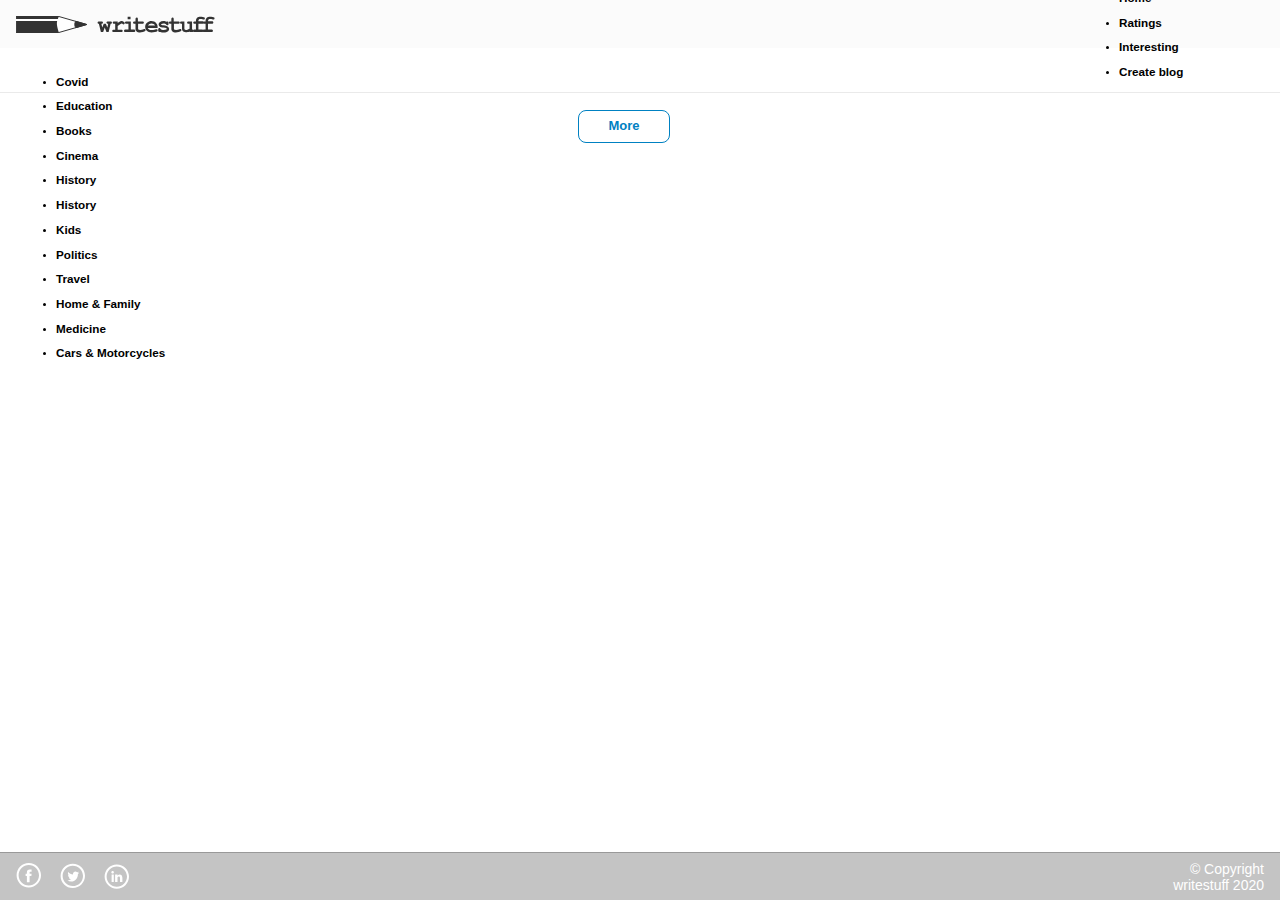
==== static/blogpost.html @ 1ba9d41b "test: Test page navigation in netlify" ====
<!DOCTYPE html>
<html lang="en">

<head>
    <meta charset="UTF-8">
    <meta name="viewport" content="width=device-width, initial-scale=1.0">
    <link rel="stylesheet" href="./css/style.css">
    <script src="./js/index.js"></script>
    <title>writestuff</title>
</head>

<body class="page">
    <h2 class="outline">writestuff</h2>
    <header class="header">
        <div class="header__upper">
            <a href="/" class="header__logo"></a>
            <div class="menu header__menu">
                <form name="search" class="search menu__search">
                    <input type="text" name="searchinput" id="" class="input search__input" placeholder="Search">
                </form>
                <div class="burger menu__burger">
                    <div class="burger__layer"></div>
                </div>
                <nav class="menu__frame">
                    <h2 class="outline">Main navigation</h2>
                    <ul class="menu__body">
                        <li class="menu__item">
                            <h3 class="menu__heading"><a href="#" class="menu__link link">
                                    Home
                                </a></h3>
                        </li>
                        <li class="menu__item">
                            <h3 class="menu__heading"><a href="#" class="menu__link link">
                                    Ratings
                                </a></h3>
                        </li>
                        <li class="menu__item">
                            <h3 class="menu__heading"><a href="#" class="menu__link link">
                                    Interesting
                                </a></h3>
                        </li>
                        <li class="menu__item menu--create">
                            <h3 class="menu__heading"><a href="#" class="menu__link link">
                                    Create blog
                                </a></h3>
                        </li>
                    </ul>
                </nav>
            </div>
        </div>
        <nav class="categories header__lower">
            <h2 class="outline">Categories</h2>
            <button class="categories__button categories--scroll-back">
                <div class="categories__arrow"></div>
            </button>
            <ul class="categories__body">
                <li class="categories__item">
                    <h3 class="categories__heading"><a href="#" class="categories__link link">Covid</a></h3>
                </li>
                <li class="categories__item">
                    <h3 class="categories__heading"><a href="#" class="categories__link link">Education</a></h3>
                </li>
                <li class="categories__item">
                    <h3 class="categories__heading"><a href="#" class="categories__link link">Books</a></h3>
                </li>
                <li class="categories__item">
                    <h3 class="categories__heading"><a href="#" class="categories__link link">Cinema</a></h3>
                </li>
                <li class="categories__item">
                    <h3 class="categories__heading"><a href="#" class="categories__link link">History</a></h3>
                </li>
                <li class="categories__item">
                    <h3 class="categories__heading"><a href="#" class="categories__link link">History</a></h3>
                </li>
                <li class="categories__item">
                    <h3 class="categories__heading"><a href="#" class="categories__link link">Kids</a></h3>
                </li>
                <li class="categories__item">
                    <h3 class="categories__heading"><a href="#" class="categories__link link">Politics</a></h3>
                </li>
                <li class="categories__item">
                    <h3 class="categories__heading"><a href="#" class="categories__link link">Travel</a></h3>
                </li>
                <li class="categories__item">
                    <h3 class="categories__heading"><a href="#"
                            class="categories__link link">Home&nbsp;&amp;&nbsp;Family</a>
                    </h3>
                </li>
                <li class="categories__item">
                    <h3 class="categories__heading"><a href="#" class="categories__link link">Medicine</a></h3>
                </li>
                <li class="categories__item">
                    <h3 class="categories__heading"><a href="#"
                            class="categories__link link">Cars&nbsp;&amp;&nbsp;Motorcycles</a></h3>
                </li>
            </ul>
            <button class="categories__button categories--scroll-forward">
                <div class="categories__arrow"></div>
            </button>
        </nav>
    </header>
    <main class="content">
        <section class="post">

        </section>
        <div class="more cards">
            <button class="button button--type-more button--active">More</button>
        </div>
    </main>
    <footer class="footer">
        <div class="social">
            <a href="#" class="social__link link social--type-follow social--target-fb"></a>
            <a href="#" class="social__link link social--type-follow social--target-tw"></a>
            <a href="#" class="social__link link social--type-follow social--target-in"></a>
        </div>
        <div class="copyright">&copy; Copyright <br>writestuff 2020</div>
    </footer>
    <div class="back-to-top"></div>
</body>

</html>
---- static/css/style.css ----
@import 'header.css';
@import 'content.css';
@import 'footer.css';
@import 'social.css';
@import 'card.css';
@import 'button.css';


/* page */

html {
  
}

.page {
  min-height: 100%;
  margin: 0;
  position: relative;
  display: grid;
  grid-template-rows: 94px minmax(calc(100vh - 174px), max-content) 48px;
  grid-gap: 16px;
  grid-template-areas: 
  "header"
  "content"
  "footer";
  font-family: Helvetica, Arial, sans-serif;
  font-size: 62.5%;
  font-style: normal;
}

.content {
  padding: 0 16px;
}

.outline {
  position: absolute;
  left: -9999em;
}

.back-to-top {
  position: fixed;
}

.link {
  text-decoration: none;
  color: inherit;
}

.reads {
  color: #999;
  font-size: 1.2em;
  font-weight: normal;
}

.reads::before {
  content: '';
  display: inline-block;
  width: 13px;
  height: 7px;
  background: url(../img/eye_gr_130x70.svg) no-repeat;
  background-size: 13px 7px;
  margin-right: 4px;
  vertical-align: middle;
}

.cards {
  box-sizing: border-box;
  width: min-content;
  margin: 0 auto 16px;
  display: grid;
  grid-gap: 16px;
  grid-template-columns: 288px;
}

@media screen and (min-width: 624px) {
  .cards {
    grid-template-columns: 288px 288px;
  }
}

@media screen and (min-width: 928px) {
  .cards {
    grid-template-columns: 288px 288px 288px;
  }
}

@media screen and (min-width: 1200px) {
  .cards {
    grid-template-columns: 1fr 1fr 1fr;
  }
}
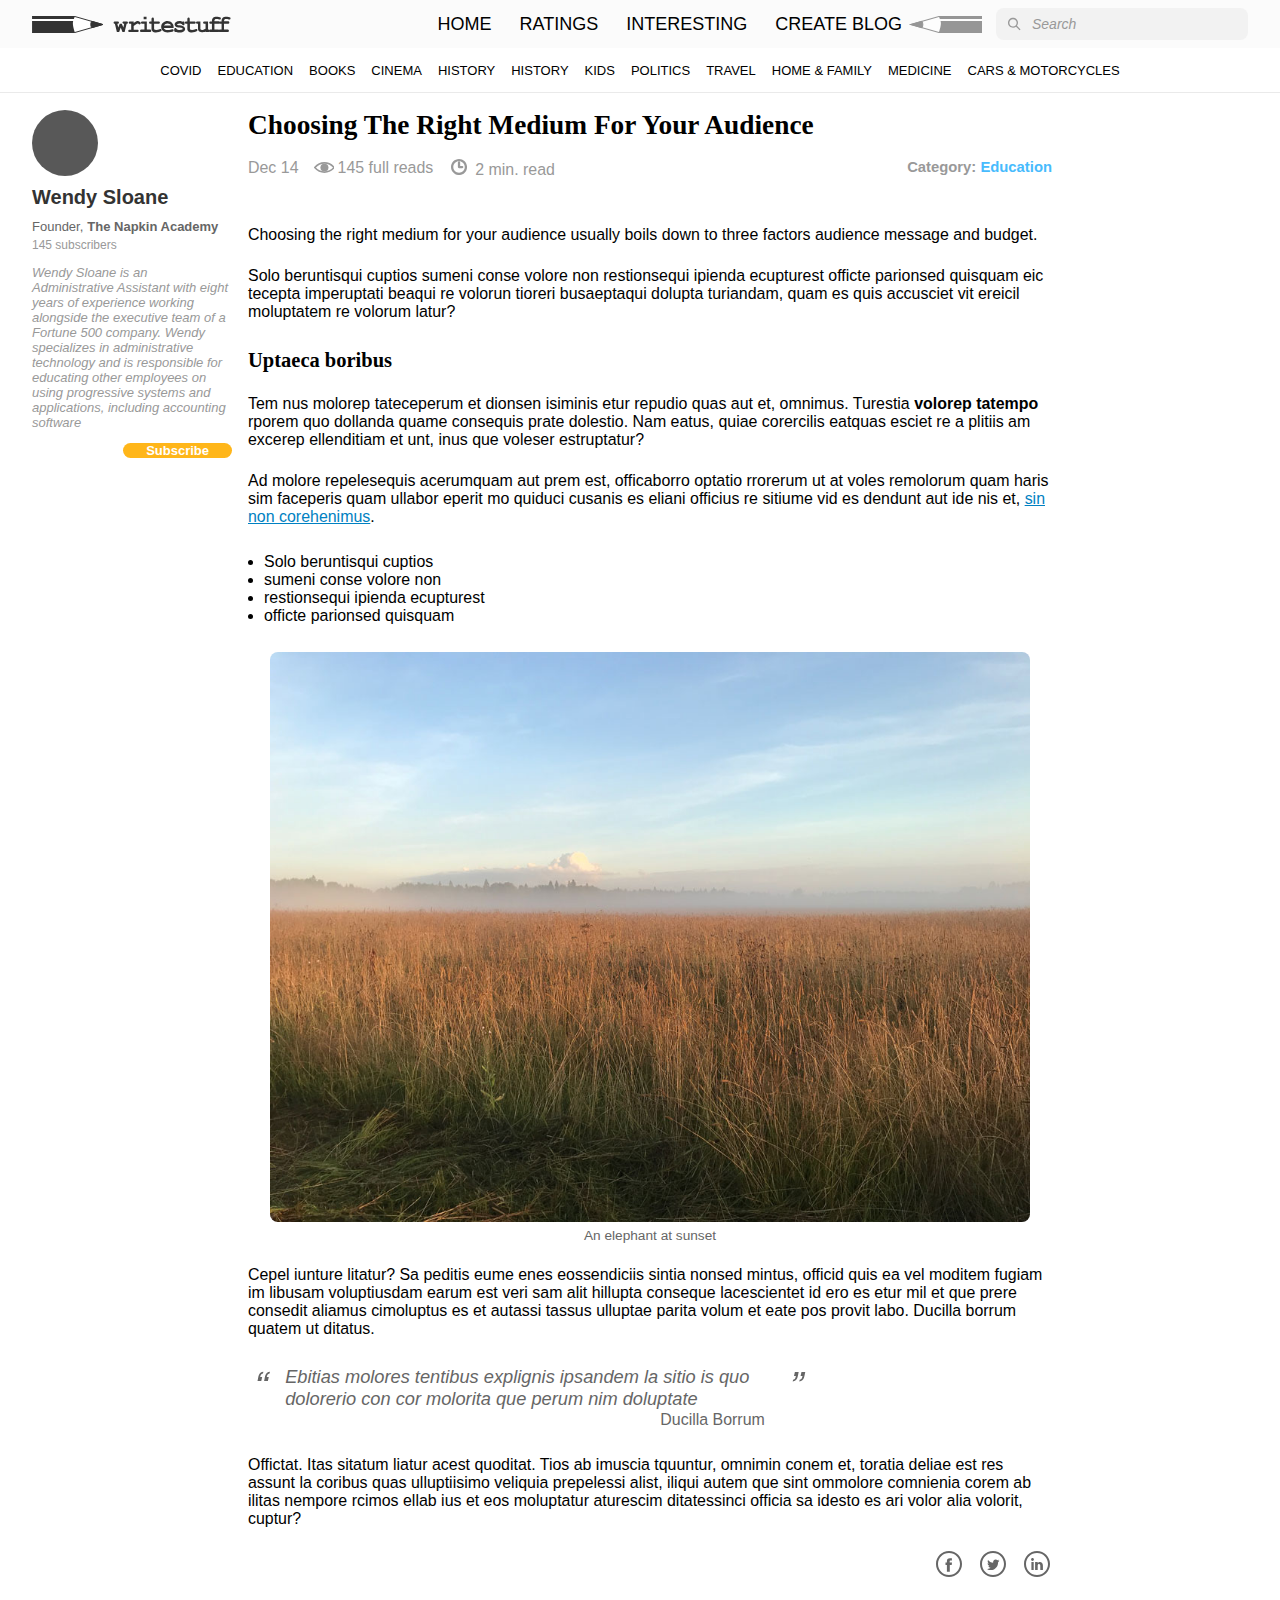
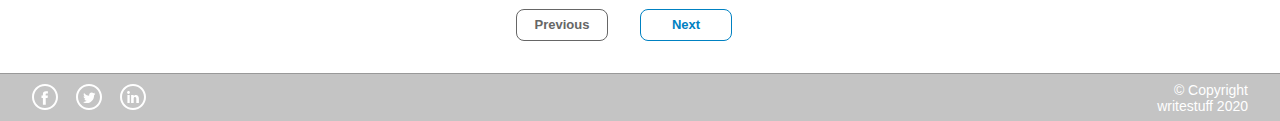
==== commit 8dc60d50: "feat: Finish static layout" ====
--- a/static/blogpost.html
+++ b/static/blogpost.html
@@ -100,11 +100,79 @@
         </nav>
     </header>
     <main class="content">
-        <section class="post">
-
-        </section>
+        <div class="blog">
+            <article class="post">
+                <h1 class="post__title">Choosing The Right Medium For Your Audience</h1>
+                <div class="post__info">
+                    <time class="post__date">Dec 14</time>
+                    <span class="reads post__reads">145 full reads</span>
+                    <span class="post__size">2</span>
+                    <span class="post__cat">Education</span>
+                </div>
+                <p class="post__body">Choosing the right medium for your audience usually boils down to three factors
+                    audience message
+                    and budget.</p>
+                <p class="post__body">Solo beruntisqui cuptios sumeni conse volore non restionsequi ipienda ecupturest
+                    officte
+                    parionsed quisquam eic tecepta imperuptati beaqui re volorun tioreri busaeptaqui dolupta
+                    turiandam, quam es quis accusciet vit ereicil moluptatem re volorum latur?</p>
+                <h2 class="post__subhead post--major">Uptaeca boribus</h2>
+                <p class="post__body">Tem nus molorep tateceperum et dionsen isiminis etur repudio quas aut et, omnimus.
+                    Turestia <b>volorep tatempo</b> rporem quo dollanda quame consequis prate dolestio. Nam eatus, quiae
+                    corercilis eatquas esciet re a plitiis am excerep ellenditiam et unt, inus que voleser estruptatur?
+                </p>
+                <p class="post__body">Ad molore repelesequis acerumquam aut prem est, officaborro optatio rrorerum ut at
+                    voles remolorum quam haris sim faceperis quam ullabor eperit mo quiduci cusanis es eliani officius
+                    re sitiume vid es dendunt aut ide nis et, <a class="continue" href="#">sin non
+                        corehenimus</a>.</p>
+                <ul class="post__ul">
+                    <li>Solo beruntisqui cuptios</li>
+                    <li>sumeni conse volore non</li>
+                    <li>restionsequi ipienda ecupturest</li>
+                    <li>officte parionsed quisquam</li>
+                </ul>
+                <figure class="post__figure">
+                    <img src="./img/IMG_1891.jpg" alt="Elephant at sunset" class="post__image">
+                    <figcaption class="post__caption">An elephant at sunset</figcaption>
+                </figure>
+                <p class="post__body">Cepel iunture litatur? Sa peditis eume enes eossendiciis sintia nonsed mintus,
+                    officid quis ea vel moditem fugiam im libusam voluptiusdam earum est veri sam alit hillupta conseque
+                    lacescientet id ero es etur mil et que prere consedit aliamus cimoluptus es et autassi tassus
+                    ulluptae parita volum et eate pos provit labo. Ducilla borrum quatem ut ditatus.</p>
+                <blockquote class="post__quote">Ebitias molores tentibus explignis ipsandem la sitio is quo dolorerio
+                    con cor molorita que perum nim doluptate</blockquote>
+                <p class="post__byline">Ducilla Borrum</p>
+                <p class="post__body">Offictat. Itas sitatum liatur acest quoditat.
+                    Tios ab imuscia tquuntur, omnimin conem et, toratia deliae est res assunt la coribus quas
+                    ulluptiisimo veliquia prepelessi alist, iliqui autem que sint ommolore comnienia corem ab ilitas
+                    nempore rcimos ellab ius et eos moluptatur aturescim ditatessinci officia sa idesto es ari volor
+                    alia volorit, cuptur?</p>
+                <div class="social post__social">
+                    <a href="#" class="social__link link social--type-share social--target-fb"></a>
+                    <a href="#" class="social__link link social--type-share social--target-tw"></a>
+                    <a href="#" class="social__link link social--type-share social--target-in"></a>
+                </div>
+            </article>
+            <aside class="author">
+                <div class="author__top">
+                    <img src="./img/pixel.png" alt="Wendy Sloane" class="author__avatar">
+                    <div class="author__info">
+                        <h2 class="author__name">Wendy Sloane</h2>
+                        <span class="author__title">Founder</span>
+                        <span class="author__company">The Napkin Academy</span>
+                        <span class="author__subscribers">145 subscribers</span>
+                    </div>
+                </div>
+                <button class="author__subscribe">Subscribe</button>
+                <p class="author__bio">Wendy Sloane is an Administrative Assistant with eight years of experience
+                    working alongside the executive team of a Fortune 500 company. Wendy specializes in administrative
+                    technology and is responsible for educating other employees on using progressive systems and
+                    applications, including accounting software</p>
+            </aside>
+        </div>
         <div class="more cards">
-            <button class="button button--type-more button--active">More</button>
+            <button class="button">Previous</button>
+            <button class="button button--active">Next</button>
         </div>
     </main>
     <footer class="footer">
--- a/static/css/style.css
+++ b/static/css/style.css
@@ -4,6 +4,8 @@
 @import 'social.css';
 @import 'card.css';
 @import 'button.css';
+@import 'author.css';
+@import 'post.css';
 
 
 /* page */
@@ -26,6 +28,7 @@
   font-family: Helvetica, Arial, sans-serif;
   font-size: 62.5%;
   font-style: normal;
+  overflow-x: hidden;
 }
 
 .content {
@@ -48,19 +51,17 @@
 
 .reads {
   color: #999;
-  font-size: 1.2em;
   font-weight: normal;
 }
 
 .reads::before {
   content: '';
   display: inline-block;
-  width: 13px;
-  height: 7px;
+  width: 1.2em;
+  height: 0.7em;
   background: url(../img/eye_gr_130x70.svg) no-repeat;
-  background-size: 13px 7px;
+  background-size: contain;
   margin-right: 4px;
-  vertical-align: middle;
 }
 
 .cards {
@@ -69,23 +70,75 @@
   margin: 0 auto 16px;
   display: grid;
   grid-gap: 16px;
-  grid-template-columns: 288px;
+  grid-template-columns: 1fr;
+}
+
+.blog {
+  margin-bottom: 3em;
+  display: grid;
+  grid-auto-flow: column;
+  grid-gap: 16px;
+  grid-template-columns: 1fr;
+  grid-template-areas: 'aside'
+  'post'
+  'blank';
+}
+
+.post {
+
+}
+
+.more {
+  grid-area: post;
+}
+
+.continue {
+  /* font-size: 1.2em; */
+  font-weight: normal;
+  color: #0081c2;
+}
+
+.continue:visited {
+  color: #0081c2;
+}
+
+.continue:hover {
+  color: #c24100;
 }
 
 @media screen and (min-width: 624px) {
   .cards {
-    grid-template-columns: 288px 288px;
+    grid-template-columns: repeat(2, 1fr);
   }
 }
 
 @media screen and (min-width: 928px) {
   .cards {
-    grid-template-columns: 288px 288px 288px;
+    grid-template-columns: repeat(3, 1fr);
   }
+}
+
+@media screen and (min-width: 1020px) {
+  .content {
+    padding: 0 32px;
+  }
+
+  .blog {
+    grid-auto-flow: row;
+    grid-template-columns: 200px 1fr;
+    grid-template-areas: 'aside post';
+  }
+
+
 }
 
 @media screen and (min-width: 1200px) {
   .cards {
-    grid-template-columns: 1fr 1fr 1fr;
+    grid-template-columns: repeat(3, 1fr);
+  }
+  
+  .blog {
+    grid-template-columns: 200px 1fr 180px;
+    grid-template-areas: 'aside post blank';
   }
 }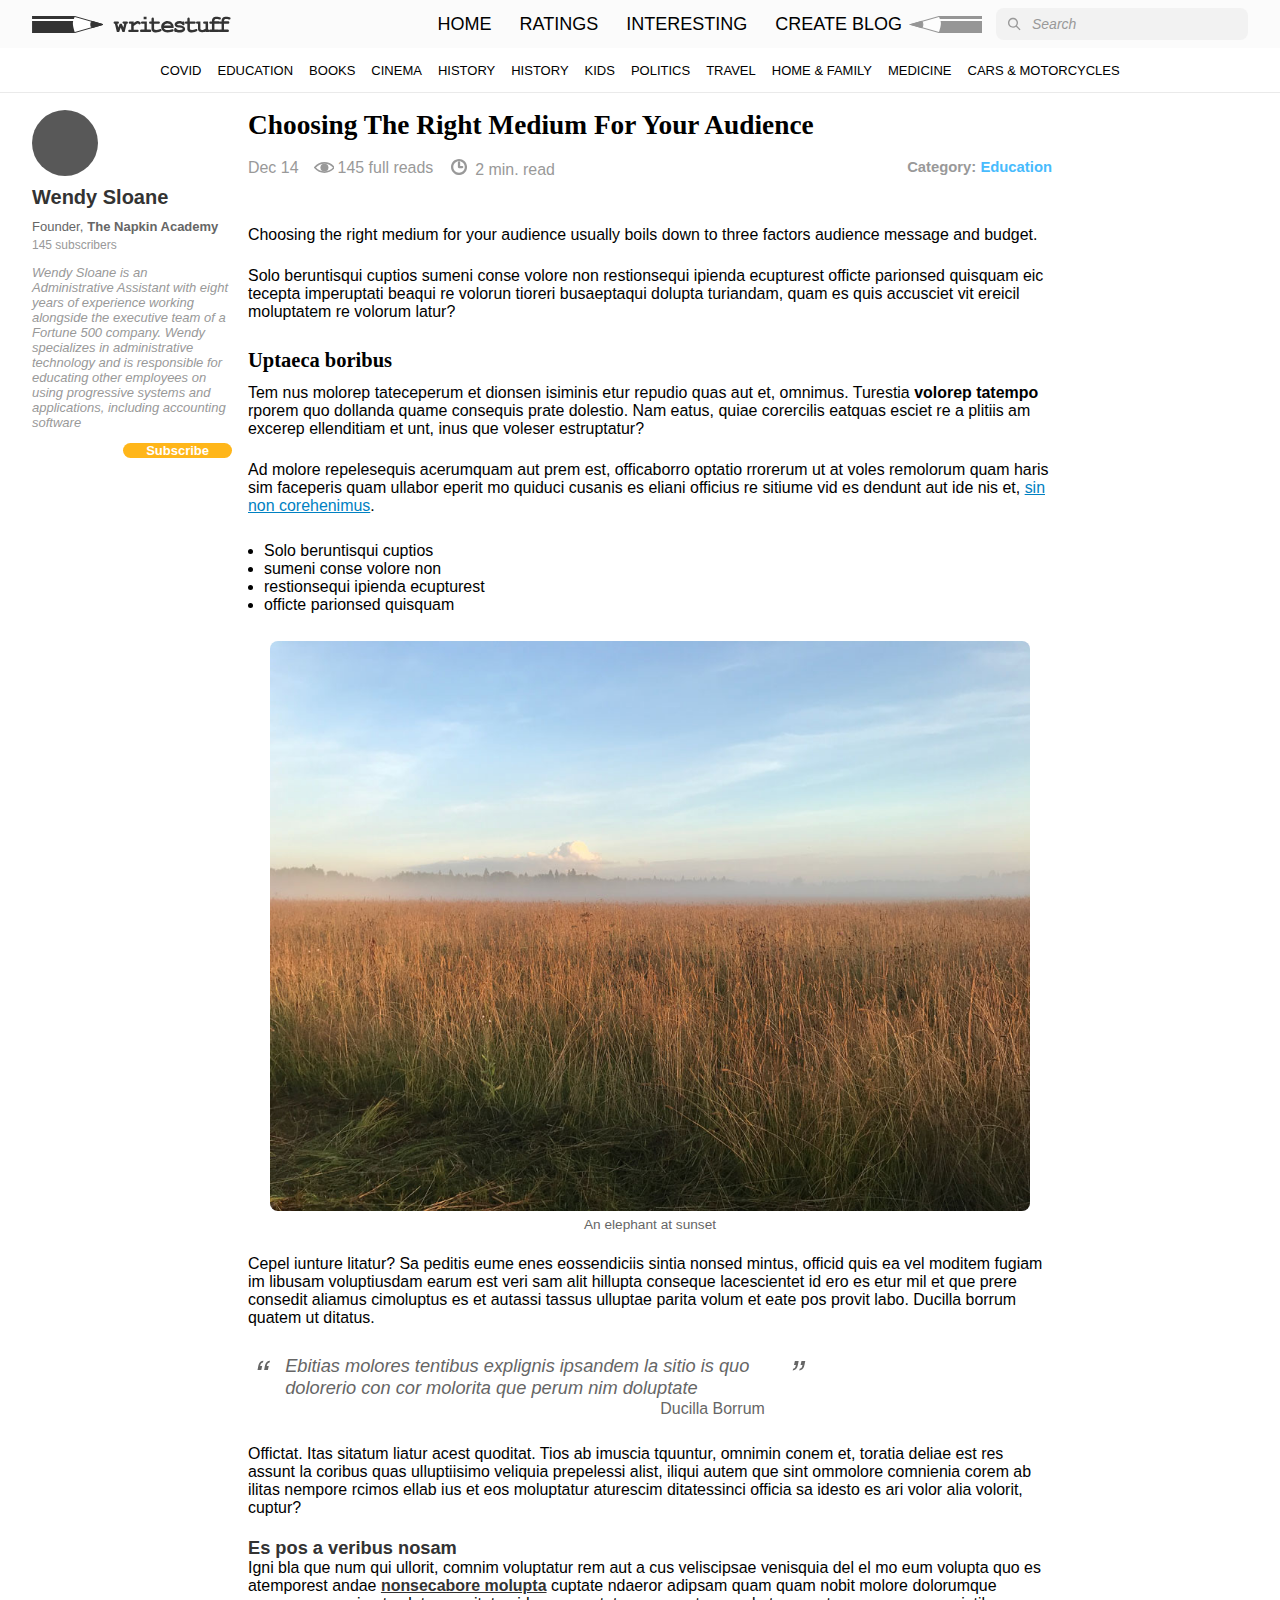
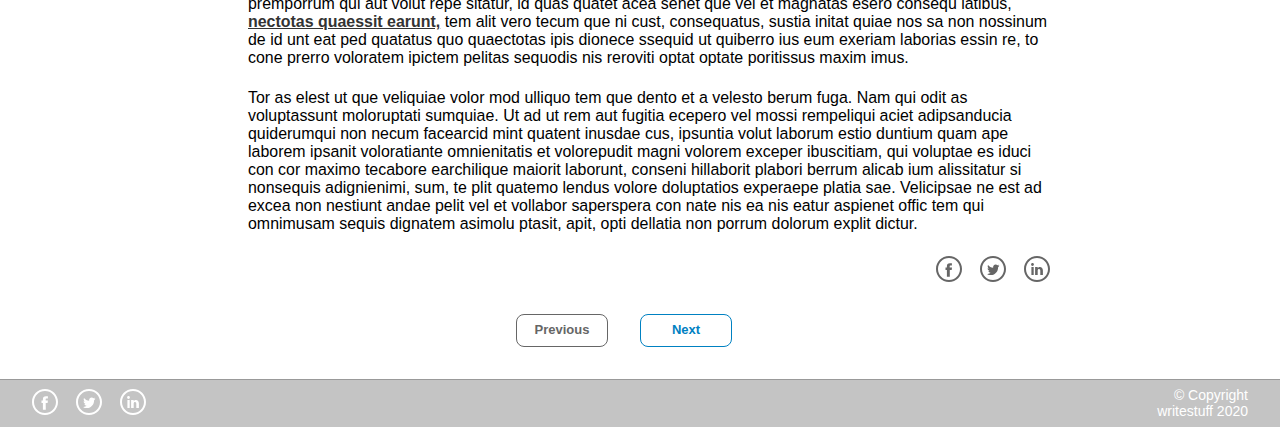
==== commit 1d677294: "fix: Fix review comments" ====
--- a/static/blogpost.html
+++ b/static/blogpost.html
@@ -13,7 +13,7 @@
     <h2 class="outline">writestuff</h2>
     <header class="header">
         <div class="header__upper">
-            <a href="/" class="header__logo"></a>
+            <a href="index.html" class="header__logo"></a>
             <div class="menu header__menu">
                 <form name="search" class="search menu__search">
                     <input type="text" name="searchinput" id="" class="input search__input" placeholder="Search">
@@ -25,7 +25,7 @@
                     <h2 class="outline">Main navigation</h2>
                     <ul class="menu__body">
                         <li class="menu__item">
-                            <h3 class="menu__heading"><a href="#" class="menu__link link">
+                            <h3 class="menu__heading"><a href="index.html" class="menu__link link">
                                     Home
                                 </a></h3>
                         </li>
@@ -147,6 +147,27 @@
                     ulluptiisimo veliquia prepelessi alist, iliqui autem que sint ommolore comnienia corem ab ilitas
                     nempore rcimos ellab ius et eos moluptatur aturescim ditatessinci officia sa idesto es ari volor
                     alia volorit, cuptur?</p>
+                <h3 class="post__subhead post--minor">Es pos a veribus nosam</h3>
+                <p class="post__body">Igni bla que num qui ullorit, comnim voluptatur rem aut a cus veliscipsae
+                    venisquia del el mo eum
+                    volupta quo es atemporest andae <u>nonsecabore molupta</u> cuptate ndaeror adipsam quam quam nobit
+                    molore dolorumque premporrum qui aut volut repe sitatur, id quas quatet acea senet que vel et
+                    magnatas
+                    esero consequ iatibus, <u>nectotas quaessit earunt,</u> tem alit vero tecum que ni cust,
+                    consequatus,
+                    sustia initat quiae nos sa non nossinum de id unt eat ped quatatus quo quaectotas ipis dionece
+                    ssequid ut quiberro ius eum exeriam laborias essin re, to cone prerro voloratem ipictem pelitas
+                    sequodis nis reroviti optat optate poritissus maxim imus.</p>
+                <p class="post__body">Tor as elest ut que veliquiae volor mod ulliquo tem que dento et a velesto berum
+                    fuga. Nam qui odit
+                    as voluptassunt moloruptati sumquiae. Ut ad ut rem aut fugitia ecepero vel mossi rempeliqui aciet
+                    adipsanducia quiderumqui non necum facearcid mint quatent inusdae cus, ipsuntia volut laborum estio
+                    duntium quam ape laborem ipsanit voloratiante omnienitatis et volorepudit magni volorem exceper
+                    ibuscitiam, qui voluptae es iduci con cor maximo tecabore earchilique maiorit laborunt, conseni
+                    hillaborit plabori berrum alicab ium alissitatur si nonsequis adignienimi, sum, te plit quatemo
+                    lendus volore doluptatios experaepe platia sae. Velicipsae ne est ad excea non nestiunt andae pelit
+                    vel et vollabor saperspera con nate nis ea nis eatur aspienet offic tem qui omnimusam sequis
+                    dignatem asimolu ptasit, apit, opti dellatia non porrum dolorum explit dictur.</p>
                 <div class="social post__social">
                     <a href="#" class="social__link link social--type-share social--target-fb"></a>
                     <a href="#" class="social__link link social--type-share social--target-tw"></a>
--- a/static/css/style.css
+++ b/static/css/style.css
@@ -9,10 +9,6 @@
 
 
 /* page */
-
-html {
-  
-}
 
 .page {
   min-height: 100%;
@@ -84,16 +80,11 @@
   'blank';
 }
 
-.post {
-
-}
-
 .more {
   grid-area: post;
 }
 
 .continue {
-  /* font-size: 1.2em; */
   font-weight: normal;
   color: #0081c2;
 }
